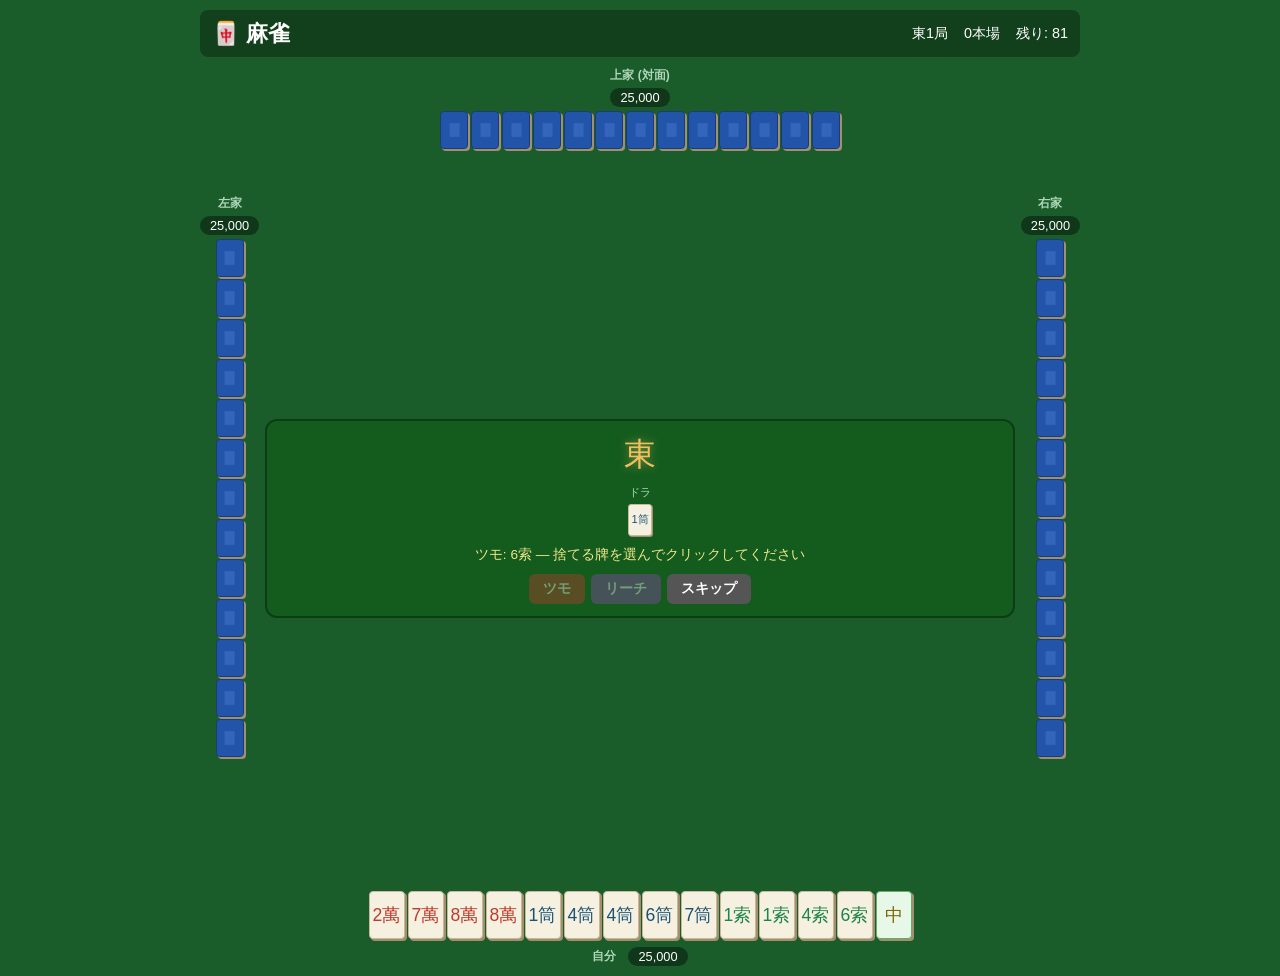
==== index.html @ fe0d4d47 "日本式麻雀ゲームを実装 - 136枚の牌 (万子・筒子・索子・字牌) を使った4人麻雀 - プレイヤー vs 3体のAI対戦 - ツモ・ロン・リーチ・ポン・チー対応 - 役判定: タンヤオ・ピンフ・役" ====
<!DOCTYPE html>
<html lang="ja">
<head>
  <meta charset="UTF-8">
  <meta name="viewport" content="width=device-width, initial-scale=1.0">
  <title>麻雀ゲーム</title>
  <link rel="stylesheet" href="style.css">
</head>
<body>
  <div id="app">
    <div id="game-header">
      <h1>🀄 麻雀</h1>
      <div id="game-info">
        <span id="round-info">東1局</span>
        <span id="honba-info">0本場</span>
        <span id="wall-count">残り: 70</span>
      </div>
    </div>

    <div id="game-board">
      <!-- 上家 (対面) -->
      <div id="player-top" class="player-area opponent">
        <div class="player-label">上家 (対面)</div>
        <div class="player-score-badge"><span class="player-score" id="score-2">25000</span></div>
        <div class="hand-container">
          <div class="hand hidden-hand" id="hand-2"></div>
        </div>
        <div class="discard-area" id="discard-2"></div>
      </div>

      <div id="center-row">
        <!-- 左家 -->
        <div id="player-left" class="player-area opponent">
          <div class="player-label">左家</div>
          <div class="player-score-badge"><span class="player-score" id="score-3">25000</span></div>
          <div class="hand-container">
            <div class="hand hidden-hand vertical" id="hand-3"></div>
          </div>
          <div class="discard-area vertical-discard" id="discard-3"></div>
        </div>

        <!-- 中央卓 -->
        <div id="center-table">
          <div id="wind-indicator">
            <div class="wind-kanji">東</div>
            <div id="dora-area">
              <div class="dora-label">ドラ</div>
              <div id="dora-tiles"></div>
            </div>
          </div>
          <div id="action-area">
            <div id="message-area">配牌中...</div>
            <div id="action-buttons" class="hidden">
              <button id="btn-chi" class="action-btn" onclick="game.playerAction('chi')">チー</button>
              <button id="btn-pon" class="action-btn" onclick="game.playerAction('pon')">ポン</button>
              <button id="btn-kan" class="action-btn" onclick="game.playerAction('kan')">カン</button>
              <button id="btn-ron" class="action-btn ron-btn" onclick="game.playerAction('ron')">ロン</button>
              <button id="btn-skip" class="action-btn skip-btn" onclick="game.playerAction('skip')">スキップ</button>
            </div>
            <div id="tsumo-buttons" class="hidden">
              <button id="btn-tsumo" class="action-btn ron-btn" onclick="game.playerAction('tsumo')">ツモ</button>
              <button id="btn-riichi" class="action-btn riichi-btn" onclick="game.playerAction('riichi')">リーチ</button>
              <button id="btn-tsumo-skip" class="action-btn skip-btn" onclick="game.playerAction('tsumo-skip')">スキップ</button>
            </div>
          </div>
        </div>

        <!-- 右家 -->
        <div id="player-right" class="player-area opponent">
          <div class="player-label">右家</div>
          <div class="player-score-badge"><span class="player-score" id="score-1">25000</span></div>
          <div class="hand-container">
            <div class="hand hidden-hand vertical" id="hand-1"></div>
          </div>
          <div class="discard-area vertical-discard" id="discard-1"></div>
        </div>
      </div>

      <!-- 自分 -->
      <div id="player-bottom" class="player-area self">
        <div class="discard-area" id="discard-0"></div>
        <div class="hand-container">
          <div class="hand" id="hand-0"></div>
        </div>
        <div class="player-bottom-info">
          <div class="player-label">自分 <span id="riichi-indicator" class="hidden">リーチ中</span></div>
          <div class="player-score-badge"><span class="player-score" id="score-0">25000</span></div>
        </div>
      </div>
    </div>

    <!-- 結果モーダル -->
    <div id="result-modal" class="modal hidden">
      <div class="modal-content">
        <h2 id="result-title">結果</h2>
        <div id="result-detail"></div>
        <div id="score-changes"></div>
        <button class="action-btn" onclick="game.nextRound()">次の局へ</button>
      </div>
    </div>

    <!-- ゲーム終了モーダル -->
    <div id="gameover-modal" class="modal hidden">
      <div class="modal-content">
        <h2>ゲーム終了</h2>
        <div id="final-scores"></div>
        <button class="action-btn" onclick="game.restart()">もう一度</button>
      </div>
    </div>
  </div>

  <script src="mahjong.js"></script>
</body>
</html>
---- style.css ----
* {
  box-sizing: border-box;
  margin: 0;
  padding: 0;
}

body {
  background: #1a5c2a;
  font-family: 'Hiragino Kaku Gothic Pro', 'Meiryo', sans-serif;
  color: #fff;
  min-height: 100vh;
  display: flex;
  justify-content: center;
  align-items: flex-start;
}

#app {
  width: 100%;
  max-width: 900px;
  padding: 10px;
}

/* ヘッダー */
#game-header {
  display: flex;
  justify-content: space-between;
  align-items: center;
  padding: 8px 12px;
  background: rgba(0,0,0,0.3);
  border-radius: 8px;
  margin-bottom: 10px;
}

#game-header h1 {
  font-size: 1.4rem;
}

#game-info {
  display: flex;
  gap: 16px;
  font-size: 0.9rem;
}

/* ゲームボード */
#game-board {
  display: flex;
  flex-direction: column;
  gap: 6px;
}

.player-area {
  display: flex;
  flex-direction: column;
  align-items: center;
  gap: 4px;
}

/* プレイヤーラベル */
.player-label {
  font-size: 0.75rem;
  color: #aed6b8;
  font-weight: bold;
}

.player-score-badge {
  background: rgba(0,0,0,0.4);
  padding: 2px 10px;
  border-radius: 10px;
  font-size: 0.8rem;
}

/* 中央行 */
#center-row {
  display: flex;
  gap: 6px;
  align-items: center;
  justify-content: center;
}

/* 中央卓 */
#center-table {
  flex: 1;
  background: #145c1e;
  border: 2px solid #0d3d14;
  border-radius: 12px;
  min-height: 180px;
  display: flex;
  flex-direction: column;
  align-items: center;
  justify-content: center;
  gap: 10px;
  padding: 12px;
}

#wind-indicator {
  display: flex;
  flex-direction: column;
  align-items: center;
  gap: 8px;
}

.wind-kanji {
  font-size: 2rem;
  color: #f0c060;
  text-shadow: 0 0 8px rgba(240,192,96,0.5);
}

#dora-area {
  display: flex;
  flex-direction: column;
  align-items: center;
  gap: 4px;
}

.dora-label {
  font-size: 0.7rem;
  color: #aed6b8;
}

#dora-tiles {
  display: flex;
  gap: 3px;
}

/* アクションエリア */
#action-area {
  display: flex;
  flex-direction: column;
  align-items: center;
  gap: 8px;
  width: 100%;
}

#message-area {
  font-size: 0.85rem;
  color: #f0e68c;
  text-align: center;
  min-height: 20px;
}

#action-buttons, #tsumo-buttons {
  display: flex;
  gap: 6px;
  flex-wrap: wrap;
  justify-content: center;
}

.hidden {
  display: none !important;
}

/* ボタン */
.action-btn {
  padding: 6px 14px;
  border: none;
  border-radius: 6px;
  cursor: pointer;
  font-size: 0.85rem;
  font-weight: bold;
  background: #4a9e5c;
  color: #fff;
  transition: all 0.15s;
}

.action-btn:hover:not(:disabled) {
  background: #5ab86e;
  transform: translateY(-1px);
}

.action-btn:disabled {
  opacity: 0.4;
  cursor: not-allowed;
}

.ron-btn { background: #c0392b; }
.ron-btn:hover:not(:disabled) { background: #e74c3c; }

.riichi-btn { background: #8e44ad; }
.riichi-btn:hover:not(:disabled) { background: #9b59b6; }

.skip-btn { background: #555; }
.skip-btn:hover:not(:disabled) { background: #777; }

/* 牌 */
.tile {
  display: inline-flex;
  align-items: center;
  justify-content: center;
  background: #f5f0e0;
  border: 1px solid #c8b89a;
  border-radius: 4px;
  color: #222;
  font-size: 1.1rem;
  width: 36px;
  height: 48px;
  cursor: pointer;
  transition: transform 0.1s, box-shadow 0.1s;
  box-shadow: 2px 2px 0 #a09070;
  user-select: none;
  flex-shrink: 0;
}

.tile:hover {
  transform: translateY(-4px);
  box-shadow: 2px 6px 0 #a09070;
}

.tile.selected {
  transform: translateY(-8px);
  box-shadow: 2px 8px 0 #a09070;
  background: #fffde0;
}

.tile.drawn {
  background: #e8f8e8;
  border-color: #6aaa6a;
}

.tile.red-five {
  color: #cc0000;
}

.tile.back {
  background: #2255aa;
  border-color: #1a3d7a;
  color: #4477cc;
  cursor: default;
}

.tile.back:hover {
  transform: none;
}

.tile.small {
  width: 24px;
  height: 32px;
  font-size: 0.7rem;
  border-radius: 3px;
  box-shadow: 1px 1px 0 #a09070;
}

.tile.small:hover {
  transform: none;
  box-shadow: 1px 1px 0 #a09070;
}

.tile.vertical-tile {
  width: 28px;
  height: 38px;
  font-size: 0.85rem;
  cursor: default;
}

.tile.vertical-tile:hover {
  transform: none;
}

.tile.riichi-tile {
  width: 48px;
  height: 36px;
  font-size: 0.85rem;
  transform: rotate(90deg);
  margin: 6px 2px;
}

/* 手牌エリア */
.hand-container {
  display: flex;
  justify-content: center;
}

.hand {
  display: flex;
  gap: 3px;
  flex-wrap: nowrap;
  align-items: flex-end;
}

.hidden-hand {
  pointer-events: none;
}

.hand.vertical {
  flex-direction: column;
  gap: 2px;
  align-items: center;
}

/* 捨て牌エリア */
.discard-area {
  display: flex;
  flex-wrap: wrap;
  gap: 2px;
  min-height: 36px;
  max-width: 300px;
  justify-content: flex-start;
  align-content: flex-start;
}

.vertical-discard {
  flex-direction: column;
  max-width: 80px;
  min-height: 80px;
  max-height: 200px;
}

/* 副露 (鳴き) */
.meld {
  display: flex;
  gap: 2px;
  border: 1px solid #6a9;
  border-radius: 4px;
  padding: 2px;
  background: rgba(100,170,100,0.15);
  margin: 2px;
}

.meld-group {
  display: flex;
  gap: 4px;
  flex-wrap: wrap;
  justify-content: center;
  margin-top: 4px;
}

/* 自分エリア */
#player-bottom {
  margin-top: 4px;
}

.player-bottom-info {
  display: flex;
  gap: 12px;
  align-items: center;
  margin-top: 4px;
}

#riichi-indicator {
  background: #8e44ad;
  color: #fff;
  padding: 2px 8px;
  border-radius: 10px;
  font-size: 0.7rem;
}

/* モーダル */
.modal {
  position: fixed;
  top: 0; left: 0;
  width: 100%; height: 100%;
  background: rgba(0,0,0,0.7);
  display: flex;
  align-items: center;
  justify-content: center;
  z-index: 1000;
}

.modal-content {
  background: #1e3a28;
  border: 2px solid #4a9e5c;
  border-radius: 12px;
  padding: 24px;
  max-width: 480px;
  width: 90%;
  text-align: center;
  display: flex;
  flex-direction: column;
  gap: 14px;
}

.modal-content h2 {
  font-size: 1.4rem;
  color: #f0c060;
}

#result-detail {
  font-size: 0.95rem;
  line-height: 1.6;
  color: #cde;
}

#score-changes {
  font-size: 0.9rem;
  color: #aed;
}

.score-change-row {
  display: flex;
  justify-content: space-between;
  padding: 4px 0;
  border-bottom: 1px solid rgba(255,255,255,0.1);
}

.score-plus { color: #6f9; }
.score-minus { color: #f96; }

#final-scores {
  display: flex;
  flex-direction: column;
  gap: 8px;
}

.final-score-row {
  display: flex;
  justify-content: space-between;
  font-size: 1rem;
  padding: 6px 12px;
  background: rgba(255,255,255,0.05);
  border-radius: 6px;
}

.rank-1 { color: #f0c060; font-weight: bold; }

/* 手牌区切り */
.hand-separator {
  width: 6px;
  flex-shrink: 0;
}

/* アニメーション */
@keyframes fadeIn {
  from { opacity: 0; transform: translateY(8px); }
  to { opacity: 1; transform: translateY(0); }
}

.tile {
  animation: fadeIn 0.2s ease;
}

/* 牌の色 */
.man { color: #c0392b; }
.pin { color: #1a5276; }
.sou { color: #1e8449; }
.honor { color: #7d6608; }

/* リーチ棒 */
.riichi-stick {
  display: inline-block;
  width: 60px;
  height: 8px;
  background: linear-gradient(to right, #f0f0e0, #e0d0b0, #f0f0e0);
  border: 1px solid #c0b080;
  border-radius: 4px;
  margin: 4px;
}

/* レスポンシブ */
@media (max-width: 600px) {
  .tile {
    width: 28px;
    height: 38px;
    font-size: 0.85rem;
  }

  .tile.small {
    width: 20px;
    height: 26px;
    font-size: 0.6rem;
  }

  #center-table {
    min-height: 140px;
  }
}
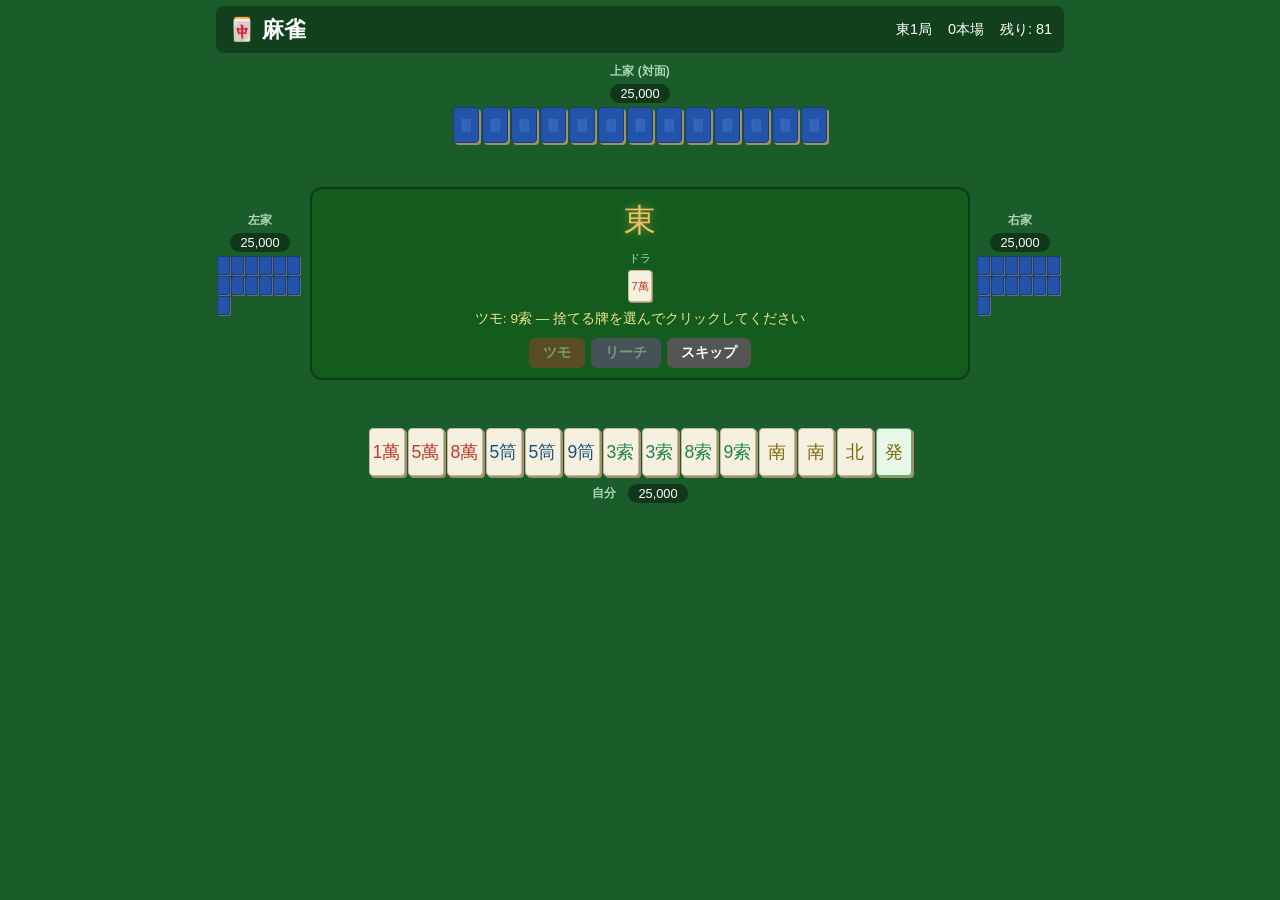
==== commit 69be9c75: "左右プレイヤーの手牌表示をコンパクト化 左右の対戦相手の手牌を縦13枚並びから横折り返し表示に変更し、 画面の縦サイズを大幅に削減。tiny牌クラス(13×19px)を追加し、 捨て牌も左右エリアに合" ====
--- a/index.html
+++ b/index.html
@@ -30,13 +30,13 @@
 
       <div id="center-row">
         <!-- 左家 -->
-        <div id="player-left" class="player-area opponent">
+        <div id="player-left" class="player-area opponent side-player">
           <div class="player-label">左家</div>
           <div class="player-score-badge"><span class="player-score" id="score-3">25000</span></div>
           <div class="hand-container">
-            <div class="hand hidden-hand vertical" id="hand-3"></div>
+            <div class="hand hidden-hand side-hand" id="hand-3"></div>
           </div>
-          <div class="discard-area vertical-discard" id="discard-3"></div>
+          <div class="discard-area side-discard" id="discard-3"></div>
         </div>
 
         <!-- 中央卓 -->
@@ -66,13 +66,13 @@
         </div>
 
         <!-- 右家 -->
-        <div id="player-right" class="player-area opponent">
+        <div id="player-right" class="player-area opponent side-player">
           <div class="player-label">右家</div>
           <div class="player-score-badge"><span class="player-score" id="score-1">25000</span></div>
           <div class="hand-container">
-            <div class="hand hidden-hand vertical" id="hand-1"></div>
+            <div class="hand hidden-hand side-hand" id="hand-1"></div>
           </div>
-          <div class="discard-area vertical-discard" id="discard-1"></div>
+          <div class="discard-area side-discard" id="discard-1"></div>
         </div>
       </div>
 
--- a/style.css
+++ b/style.css
@@ -16,8 +16,8 @@
 
 #app {
   width: 100%;
-  max-width: 900px;
-  padding: 10px;
+  max-width: 860px;
+  padding: 6px;
 }
 
 /* ヘッダー */
@@ -45,7 +45,7 @@
 #game-board {
   display: flex;
   flex-direction: column;
-  gap: 6px;
+  gap: 4px;
 }
 
 .player-area {
@@ -83,13 +83,13 @@
   background: #145c1e;
   border: 2px solid #0d3d14;
   border-radius: 12px;
-  min-height: 180px;
-  display: flex;
-  flex-direction: column;
-  align-items: center;
-  justify-content: center;
-  gap: 10px;
-  padding: 12px;
+  min-height: 150px;
+  display: flex;
+  flex-direction: column;
+  align-items: center;
+  justify-content: center;
+  gap: 8px;
+  padding: 10px;
 }
 
 #wind-indicator {
@@ -245,14 +245,30 @@
 }
 
 .tile.vertical-tile {
-  width: 28px;
-  height: 38px;
-  font-size: 0.85rem;
+  width: 26px;
+  height: 36px;
+  font-size: 0.8rem;
   cursor: default;
 }
 
 .tile.vertical-tile:hover {
   transform: none;
+}
+
+/* 左右プレイヤー用の極小牌 */
+.tile.tiny {
+  width: 13px;
+  height: 19px;
+  font-size: 0;
+  border-radius: 2px;
+  cursor: default;
+  box-shadow: 1px 1px 0 #706880;
+  animation: none;
+}
+
+.tile.tiny:hover {
+  transform: none;
+  box-shadow: 1px 1px 0 #706880;
 }
 
 .tile.riichi-tile {
@@ -286,6 +302,22 @@
   align-items: center;
 }
 
+/* 左右プレイヤー手牌 - 折り返し水平表示 */
+.side-player {
+  width: 88px;
+  min-width: 88px;
+  max-width: 88px;
+}
+
+.hand.side-hand {
+  flex-direction: row;
+  flex-wrap: wrap;
+  max-width: 86px;
+  gap: 1px;
+  align-items: flex-start;
+  align-content: flex-start;
+}
+
 /* 捨て牌エリア */
 .discard-area {
   display: flex;
@@ -302,6 +334,20 @@
   max-width: 80px;
   min-height: 80px;
   max-height: 200px;
+}
+
+/* 左右プレイヤー捨て牌 */
+.side-discard {
+  flex-wrap: wrap;
+  max-width: 86px;
+  align-content: flex-start;
+}
+
+#discard-1 .tile.small,
+#discard-3 .tile.small {
+  width: 18px;
+  height: 26px;
+  font-size: 0.55rem;
 }
 
 /* 副露 (鳴き) */
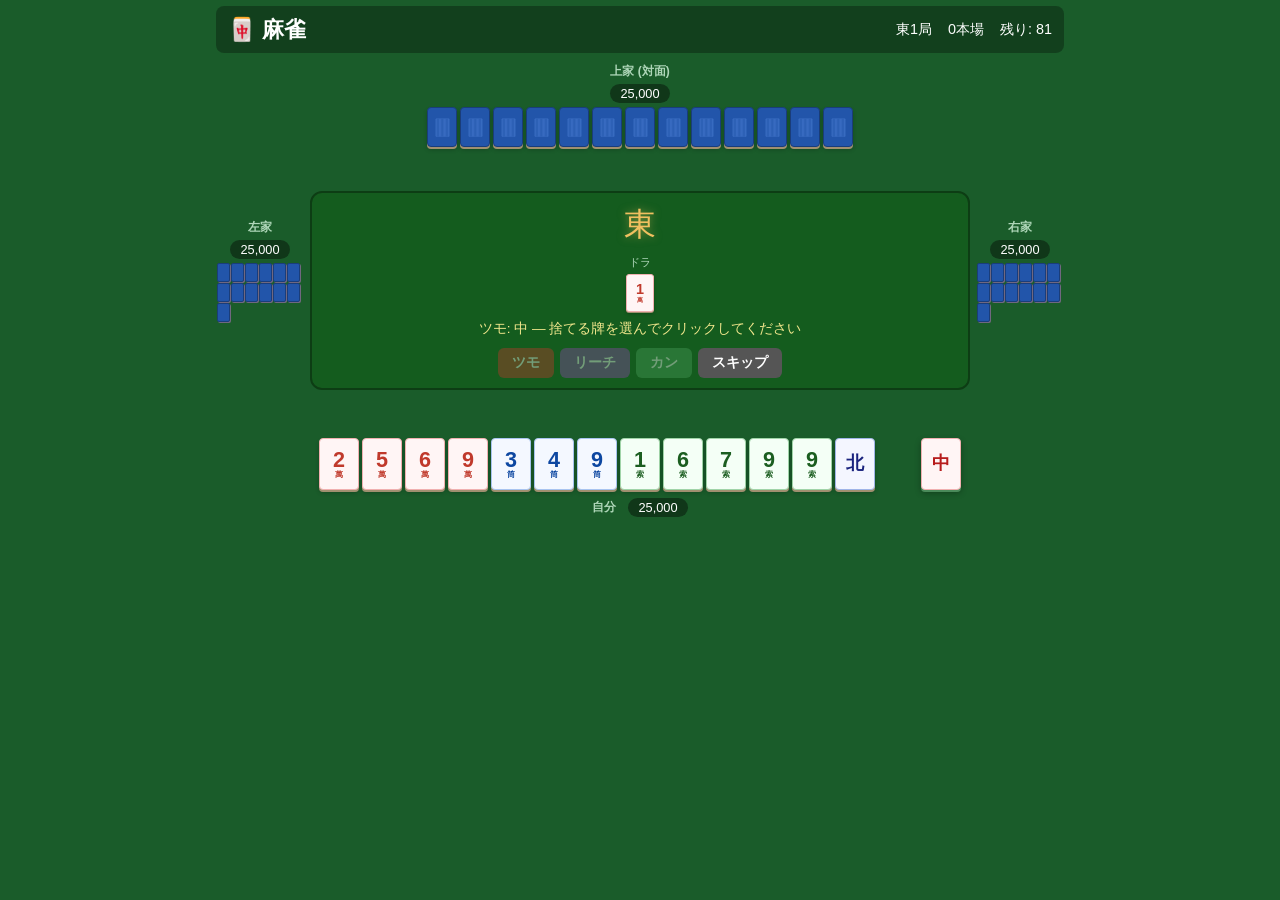
==== commit f5e79655: "ロン・ツモ・カンのバグ修正：役なし時のゲーム継続、暗槓実装、ツモ牌描画フラグ追加 - handleWin()の役なし時にゲームが止まるバグを修正（ツモ→捨て牌フェーズ継続、ロン→次プレイヤーへ） - " ====
--- a/index.html
+++ b/index.html
@@ -60,6 +60,7 @@
             <div id="tsumo-buttons" class="hidden">
               <button id="btn-tsumo" class="action-btn ron-btn" onclick="game.playerAction('tsumo')">ツモ</button>
               <button id="btn-riichi" class="action-btn riichi-btn" onclick="game.playerAction('riichi')">リーチ</button>
+              <button id="btn-ankan" class="action-btn" onclick="game.playerAction('ankan')">カン</button>
               <button id="btn-tsumo-skip" class="action-btn skip-btn" onclick="game.playerAction('tsumo-skip')">スキップ</button>
             </div>
           </div>
--- a/style.css
+++ b/style.css
@@ -184,20 +184,37 @@
 /* 牌 */
 .tile {
   display: inline-flex;
-  align-items: center;
-  justify-content: center;
-  background: #f5f0e0;
+  flex-direction: column;
+  align-items: center;
+  justify-content: center;
+  background: #faf7f0;
   border: 1px solid #c8b89a;
   border-radius: 4px;
-  color: #222;
-  font-size: 1.1rem;
-  width: 36px;
-  height: 48px;
+  width: 40px;
+  height: 52px;
   cursor: pointer;
   transition: transform 0.1s, box-shadow 0.1s;
-  box-shadow: 2px 2px 0 #a09070;
+  box-shadow: 0 2px 0 #a09070, 0 3px 4px rgba(0,0,0,0.2);
   user-select: none;
   flex-shrink: 0;
+  gap: 0;
+}
+
+/* 牌の数字 */
+.t-n {
+  font-size: 1.35rem;
+  font-weight: 900;
+  line-height: 1;
+  font-family: 'Arial Black', 'Helvetica Neue', Arial, sans-serif;
+}
+
+/* 牌のスーツ (萬/筒/索) */
+.t-s {
+  font-size: 0.48rem;
+  font-weight: bold;
+  line-height: 1;
+  margin-top: 1px;
+  letter-spacing: 0;
 }
 
 .tile:hover {
@@ -212,8 +229,9 @@
 }
 
 .tile.drawn {
-  background: #e8f8e8;
-  border-color: #6aaa6a;
+  background: #dff5e0;
+  border-color: #5aaa6a;
+  box-shadow: 0 2px 0 #4a8a5a, 0 3px 6px rgba(0,0,0,0.3);
 }
 
 .tile.red-five {
@@ -232,22 +250,28 @@
 }
 
 .tile.small {
-  width: 24px;
-  height: 32px;
-  font-size: 0.7rem;
+  width: 28px;
+  height: 38px;
   border-radius: 3px;
-  box-shadow: 1px 1px 0 #a09070;
+  box-shadow: 0 1px 0 #a09070, 0 2px 3px rgba(0,0,0,0.2);
 }
 
 .tile.small:hover {
   transform: none;
-  box-shadow: 1px 1px 0 #a09070;
-}
+  box-shadow: 0 1px 0 #a09070, 0 2px 3px rgba(0,0,0,0.2);
+}
+
+.tile.small .t-n { font-size: 0.9rem; }
+.tile.small .t-s { font-size: 0.36rem; }
+.tile.small.wind  .t-n,
+.tile.small.haku  .t-n,
+.tile.small.hatsu .t-n,
+.tile.small.chun  .t-n { font-size: 0.75rem; }
 
 .tile.vertical-tile {
-  width: 26px;
-  height: 36px;
-  font-size: 0.8rem;
+  width: 30px;
+  height: 40px;
+  font-size: 1.2rem;
   cursor: default;
 }
 
@@ -463,6 +487,12 @@
   flex-shrink: 0;
 }
 
+/* ツモ牌スペーサー（牌1個分） */
+.draw-separator {
+  width: 40px;
+  flex-shrink: 0;
+}
+
 /* アニメーション */
 @keyframes fadeIn {
   from { opacity: 0; transform: translateY(8px); }
@@ -473,11 +503,25 @@
   animation: fadeIn 0.2s ease;
 }
 
-/* 牌の色 */
-.man { color: #c0392b; }
-.pin { color: #1a5276; }
-.sou { color: #1e8449; }
-.honor { color: #7d6608; }
+/* スーツ別色 */
+.tile.man { background: #fff5f5; border-color: #f0b0b0; }
+.tile.pin { background: #f4f8ff; border-color: #a8c4f0; }
+.tile.sou { background: #f4fff6; border-color: #a0d4a8; }
+
+.tile.man .t-n, .tile.man .t-s { color: #c0392b; }
+.tile.pin .t-n, .tile.pin .t-s { color: #0d47a1; }
+.tile.sou .t-n, .tile.sou .t-s { color: #1b5e20; }
+
+/* 字牌サブタイプ (東南西北 / 白 / 発 / 中) */
+.tile.wind   { background: #f4f6ff; border-color: #9fb4e8; }
+.tile.haku   { background: #f8f8f8; border-color: #bdbdbd; }
+.tile.hatsu  { background: #f4fff6; border-color: #a0d4a8; }
+.tile.chun   { background: #fff5f5; border-color: #f0b0b0; }
+
+.tile.wind  .t-n { color: #1a237e; font-size: 1.1rem; }
+.tile.haku  .t-n { color: #424242; font-size: 1.1rem; }
+.tile.hatsu .t-n { color: #1b5e20; font-size: 1.1rem; }
+.tile.chun  .t-n { color: #b71c1c; font-size: 1.1rem; }
 
 /* リーチ棒 */
 .riichi-stick {
@@ -493,15 +537,15 @@
 /* レスポンシブ */
 @media (max-width: 600px) {
   .tile {
-    width: 28px;
-    height: 38px;
-    font-size: 0.85rem;
+    width: 32px;
+    height: 42px;
+    font-size: 1.4rem;
   }
 
   .tile.small {
-    width: 20px;
-    height: 26px;
-    font-size: 0.6rem;
+    width: 22px;
+    height: 30px;
+    font-size: 0.9rem;
   }
 
   #center-table {
